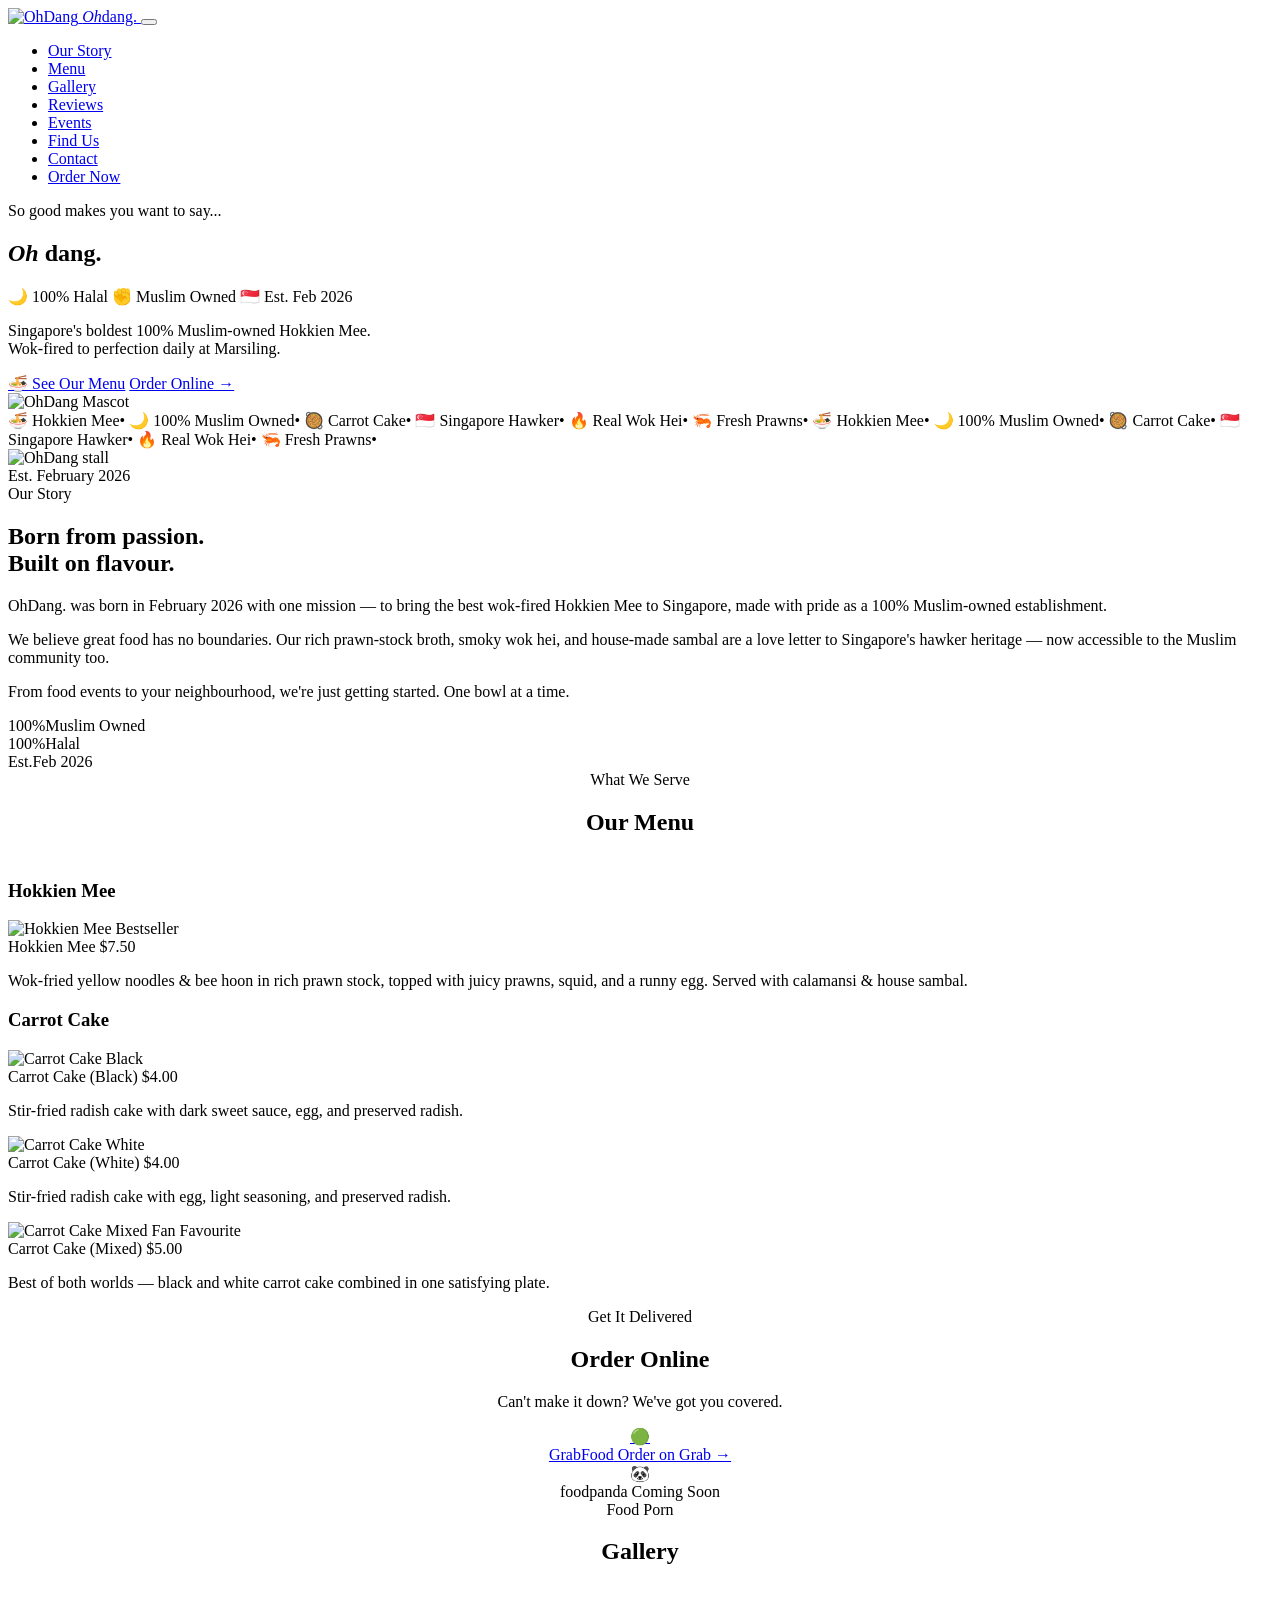
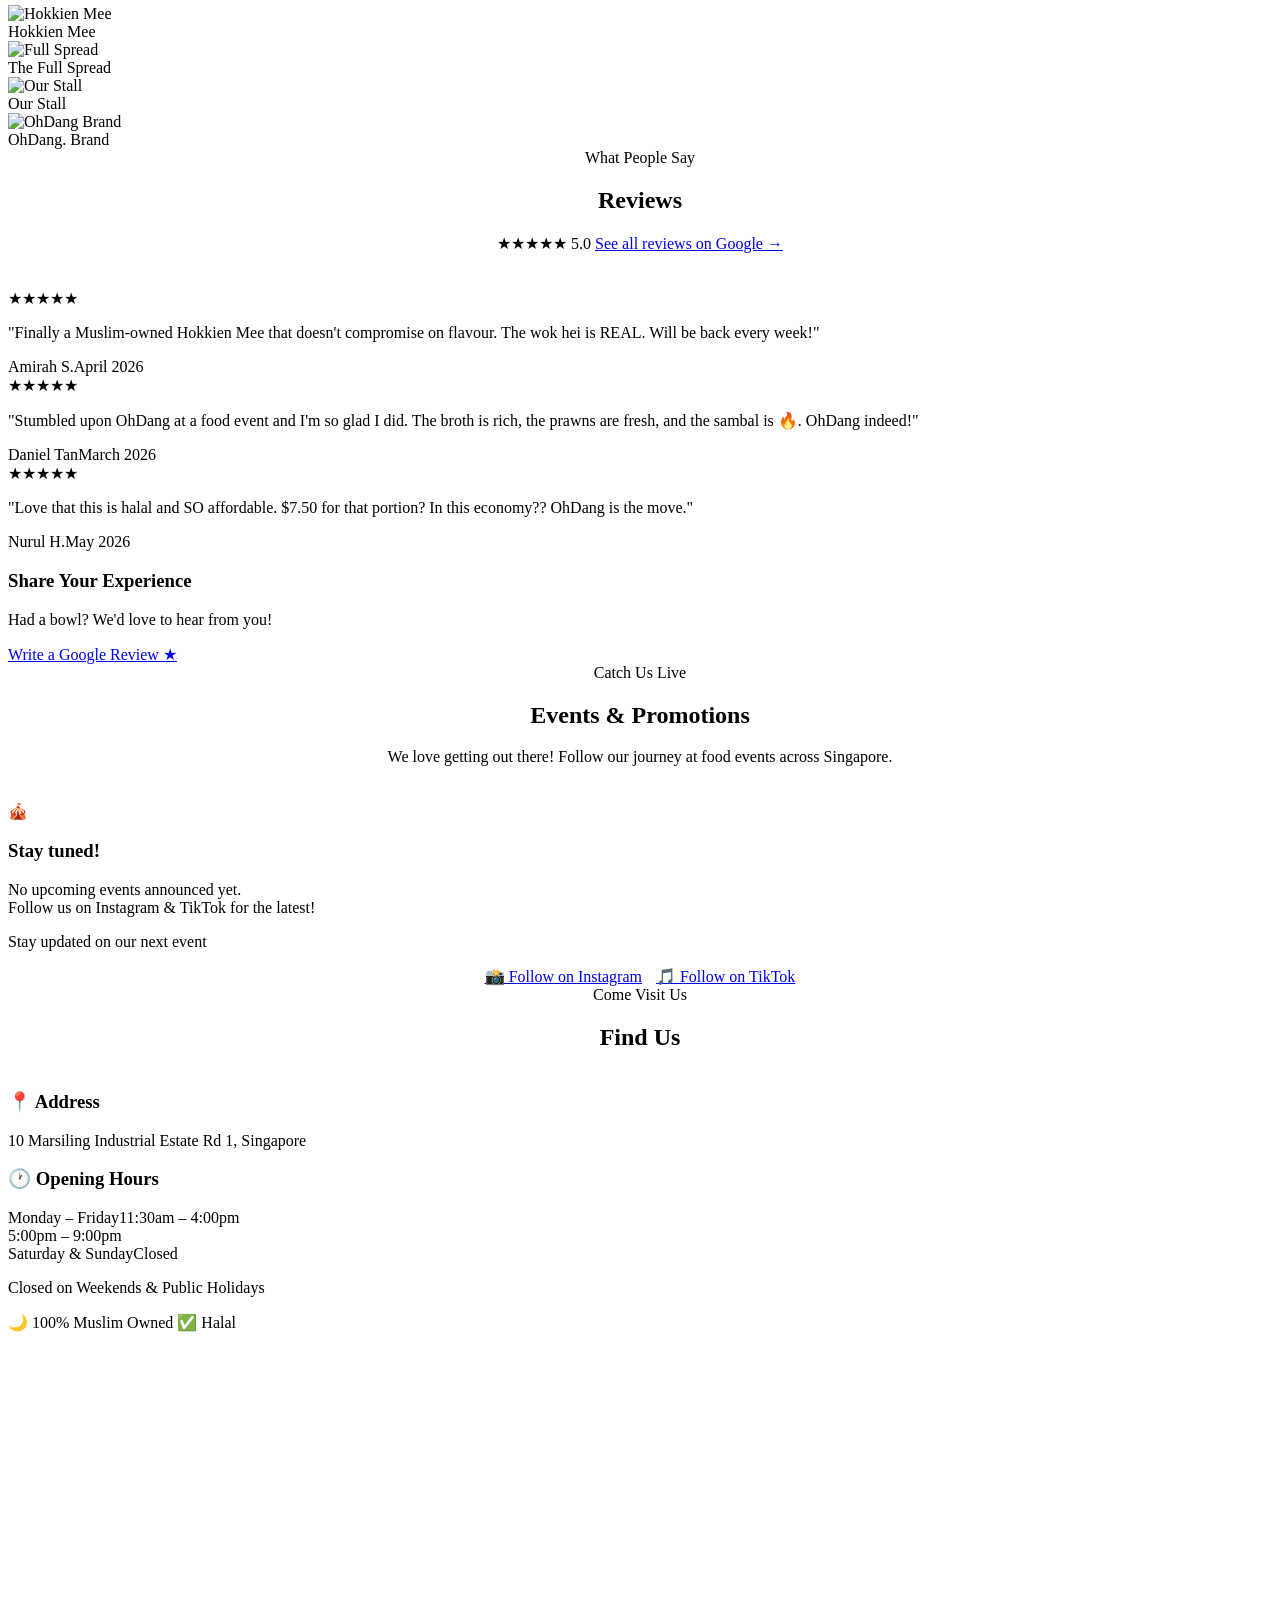
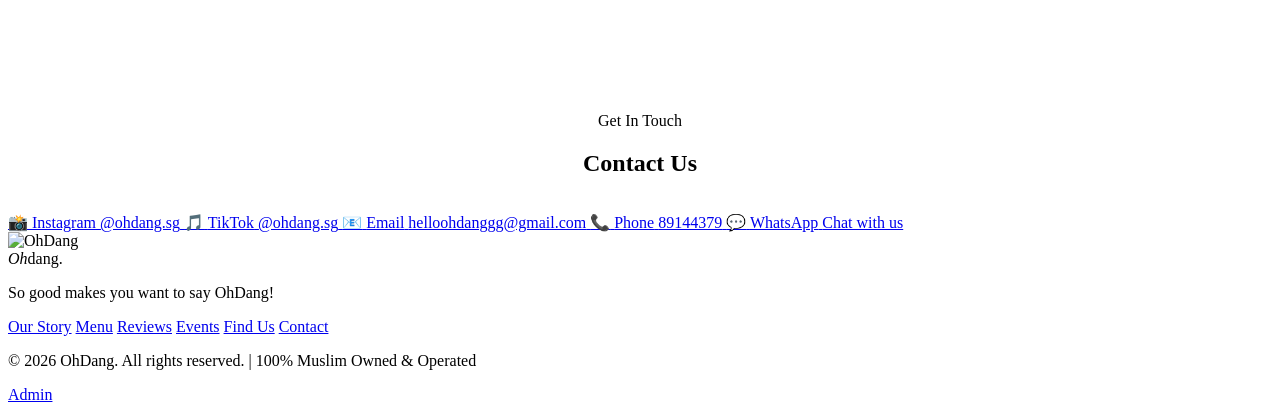
==== index.html @ b2c184ad "Create index.html" ====
<!DOCTYPE html>
<html lang="en">
<head>
  <meta charset="UTF-8"/>
  <meta name="viewport" content="width=device-width, initial-scale=1.0"/>
  <title>OhDang. — Singapore's Boldest Hokkien Mee</title>
  <meta name="description" content="OhDang. — 100% Muslim-owned Hokkien Mee in Singapore. So good makes you want to say OhDang!"/>
  <link rel="preconnect" href="https://fonts.googleapis.com"/>
  <link rel="preconnect" href="https://fonts.gstatic.com" crossorigin/>
  <link href="https://fonts.googleapis.com/css2?family=Boogaloo&family=Nunito:wght@400;600;700;800;900&family=Playfair+Display:ital,wght@1,700&display=swap" rel="stylesheet"/>
  <link rel="stylesheet" href="css/style.css"/>
</head>
<body>

<nav class="navbar" id="navbar">
  <div class="nav-inner">
    <a href="#home" class="nav-logo">
      <img src="images/mascot.jpeg" alt="OhDang" class="nav-mascot"/>
      <span class="nav-brand"><em>Oh</em>dang.</span>
    </a>
    <button class="hamburger" id="hamburger" aria-label="Menu">
      <span></span><span></span><span></span>
    </button>
    <ul class="nav-links" id="navLinks">
      <li><a href="#about">Our Story</a></li>
      <li><a href="#menu">Menu</a></li>
      <li><a href="#gallery">Gallery</a></li>
      <li><a href="#reviews">Reviews</a></li>
      <li><a href="#events">Events</a></li>
      <li><a href="#location">Find Us</a></li>
      <li><a href="#contact">Contact</a></li>
      <li><a href="#order" class="nav-order">Order Now</a></li>
    </ul>
  </div>
</nav>

<section class="hero" id="home">
  <div class="hero-stripe-top"></div>
  <div class="hero-glow"></div>
  <div class="hero-content">
    <p class="hero-pre">So good makes you want to say...</p>
    <h1 class="hero-title">
      <em class="hero-oh">Oh</em>
      <span class="hero-dang">dang.</span>
    </h1>
    <div class="hero-badges">
      <span class="badge badge-green">🌙 100% Halal</span>
      <span class="badge badge-red">✊ Muslim Owned</span>
      <span class="badge badge-blue">🇸🇬 Est. Feb 2026</span>
    </div>
    <p class="hero-sub">Singapore's boldest 100% Muslim-owned Hokkien Mee.<br>Wok-fired to perfection daily at Marsiling.</p>
    <div class="hero-btns">
      <a href="#menu" class="btn btn-red">🍜 See Our Menu</a>
      <a href="#order" class="btn btn-outline">Order Online →</a>
    </div>
  </div>
  <div class="hero-mascot-wrap">
    <div class="hero-mascot-glow"></div>
    <img src="images/mascot.jpeg" alt="OhDang Mascot" class="hero-mascot-img"/>
  </div>
  <div class="hero-stripe-bottom"></div>
</section>

<div class="marquee-bar">
  <div class="marquee-track">
    <span>🍜 Hokkien Mee</span><span class="dot">•</span>
    <span>🌙 100% Muslim Owned</span><span class="dot">•</span>
    <span>🥘 Carrot Cake</span><span class="dot">•</span>
    <span>🇸🇬 Singapore Hawker</span><span class="dot">•</span>
    <span>🔥 Real Wok Hei</span><span class="dot">•</span>
    <span>🦐 Fresh Prawns</span><span class="dot">•</span>
    <span>🍜 Hokkien Mee</span><span class="dot">•</span>
    <span>🌙 100% Muslim Owned</span><span class="dot">•</span>
    <span>🥘 Carrot Cake</span><span class="dot">•</span>
    <span>🇸🇬 Singapore Hawker</span><span class="dot">•</span>
    <span>🔥 Real Wok Hei</span><span class="dot">•</span>
    <span>🦐 Fresh Prawns</span><span class="dot">•</span>
  </div>
</div>

<section class="about section" id="about">
  <div class="container">
    <div class="about-grid">
      <div class="about-img-col reveal">
        <div class="about-checker-deco"></div>
        <img src="images/booth.jpeg" alt="OhDang stall" class="about-img"/>
        <div class="about-tag">Est. February 2026</div>
      </div>
      <div class="about-text reveal reveal-delay">
        <span class="section-label">Our Story</span>
        <h2 class="section-title">Born from passion.<br>Built on flavour.</h2>
        <p>OhDang. was born in February 2026 with one mission — to bring the best wok-fired Hokkien Mee to Singapore, made with pride as a 100% Muslim-owned establishment.</p>
        <p>We believe great food has no boundaries. Our rich prawn-stock broth, smoky wok hei, and house-made sambal are a love letter to Singapore's hawker heritage — now accessible to the Muslim community too.</p>
        <p>From food events to your neighbourhood, we're just getting started. One bowl at a time.</p>
        <div class="about-stats">
          <div class="stat"><span class="stat-n">100%</span><span class="stat-l">Muslim Owned</span></div>
          <div class="stat"><span class="stat-n">100%</span><span class="stat-l">Halal</span></div>
          <div class="stat"><span class="stat-n">Est.</span><span class="stat-l">Feb 2026</span></div>
        </div>
      </div>
    </div>
  </div>
</section>

<section class="menu-section" id="menu">
  <div class="checker-strip"></div>
  <div class="container menu-inner">
    <div class="reveal" style="text-align:center;margin-bottom:44px">
      <span class="section-label">What We Serve</span>
      <h2 class="section-title center">Our Menu</h2>
    </div>
    <div class="menu-category">
      <h3 class="menu-cat-title reveal">Hokkien Mee</h3>
      <div class="menu-grid">
        <div class="menu-card reveal">
          <div class="menu-card-img-wrap">
            <img src="images/hokkien-mee.jpeg" alt="Hokkien Mee" class="menu-card-img"/>
            <span class="menu-badge">Bestseller</span>
          </div>
          <div class="menu-card-body">
            <div class="menu-card-top">
              <span class="menu-card-name">Hokkien Mee</span>
              <span class="menu-card-price">$7.50</span>
            </div>
            <p class="menu-card-desc">Wok-fried yellow noodles & bee hoon in rich prawn stock, topped with juicy prawns, squid, and a runny egg. Served with calamansi & house sambal.</p>
          </div>
        </div>
      </div>
    </div>
    <div class="menu-category">
      <h3 class="menu-cat-title reveal">Carrot Cake</h3>
      <div class="menu-grid">
        <div class="menu-card reveal">
          <div class="menu-card-img-wrap">
            <img src="images/food-combo.jpeg" alt="Carrot Cake Black" class="menu-card-img"/>
          </div>
          <div class="menu-card-body">
            <div class="menu-card-top">
              <span class="menu-card-name">Carrot Cake (Black)</span>
              <span class="menu-card-price">$4.00</span>
            </div>
            <p class="menu-card-desc">Stir-fried radish cake with dark sweet sauce, egg, and preserved radish.</p>
          </div>
        </div>
        <div class="menu-card reveal reveal-delay">
          <div class="menu-card-img-wrap">
            <img src="images/food-combo.jpeg" alt="Carrot Cake White" class="menu-card-img"/>
          </div>
          <div class="menu-card-body">
            <div class="menu-card-top">
              <span class="menu-card-name">Carrot Cake (White)</span>
              <span class="menu-card-price">$4.00</span>
            </div>
            <p class="menu-card-desc">Stir-fried radish cake with egg, light seasoning, and preserved radish.</p>
          </div>
        </div>
        <div class="menu-card reveal reveal-delay2">
          <div class="menu-card-img-wrap">
            <img src="images/food-combo.jpeg" alt="Carrot Cake Mixed" class="menu-card-img"/>
            <span class="menu-badge">Fan Favourite</span>
          </div>
          <div class="menu-card-body">
            <div class="menu-card-top">
              <span class="menu-card-name">Carrot Cake (Mixed)</span>
              <span class="menu-card-price">$5.00</span>
            </div>
            <p class="menu-card-desc">Best of both worlds — black and white carrot cake combined in one satisfying plate.</p>
          </div>
        </div>
      </div>
    </div>
  </div>
  <div class="checker-strip"></div>
</section>

<section class="order-section section" id="order">
  <div class="container" style="text-align:center">
    <div class="reveal">
      <span class="section-label">Get It Delivered</span>
      <h2 class="section-title center">Order Online</h2>
      <p class="section-sub">Can't make it down? We've got you covered.</p>
    </div>
    <div class="order-cards reveal">
      <a href="https://r.grab.com/g/6-20260524_192229_E76F1D5FF3604DF79A4216BE49084920_MEXMPS-4-C75TFALJEECBDE" target="_blank" rel="noopener" class="order-card order-grab">
        <span class="order-icon">🟢</span>
        <div>
          <span class="order-brand">GrabFood</span>
          <span class="order-action">Order on Grab →</span>
        </div>
      </a>
      <div class="order-card order-panda order-soon">
        <span class="order-icon">🐼</span>
        <div>
          <span class="order-brand">foodpanda</span>
          <span class="order-action">Coming Soon</span>
        </div>
      </div>
    </div>
  </div>
</section>

<section class="gallery-section section" id="gallery">
  <div class="container">
    <div class="reveal" style="text-align:center;margin-bottom:40px">
      <span class="section-label">Food Porn</span>
      <h2 class="section-title center">Gallery</h2>
    </div>
    <div class="gallery-grid">
      <div class="gallery-item gallery-tall reveal">
        <img src="images/hokkien-mee.jpeg" alt="Hokkien Mee"/>
        <div class="gallery-overlay"><span>Hokkien Mee</span></div>
      </div>
      <div class="gallery-item reveal">
        <img src="images/food-combo.jpeg" alt="Full Spread"/>
        <div class="gallery-overlay"><span>The Full Spread</span></div>
      </div>
      <div class="gallery-item reveal reveal-delay">
        <img src="images/booth.jpeg" alt="Our Stall"/>
        <div class="gallery-overlay"><span>Our Stall</span></div>
      </div>
      <div class="gallery-item gallery-wide reveal">
        <img src="images/banner.jpeg" alt="OhDang Brand"/>
        <div class="gallery-overlay"><span>OhDang. Brand</span></div>
      </div>
    </div>
  </div>
</section>

<section class="reviews-section" id="reviews">
  <div class="checker-strip"></div>
  <div class="container reviews-inner">
    <div class="reveal" style="text-align:center;margin-bottom:36px">
      <span class="section-label">What People Say</span>
      <h2 class="section-title center">Reviews</h2>
      <div class="rating-row">
        <span class="rating-stars">★★★★★</span>
        <span class="rating-score">5.0</span>
        <a href="https://share.google/O1CX0eoowyFzXDoRv" target="_blank" rel="noopener" class="rating-link">See all reviews on Google →</a>
      </div>
    </div>
    <div class="reviews-grid">
      <div class="review-card reveal">
        <div class="review-stars">★★★★★</div>
        <p class="review-text">"Finally a Muslim-owned Hokkien Mee that doesn't compromise on flavour. The wok hei is REAL. Will be back every week!"</p>
        <div class="review-footer"><span class="review-name">Amirah S.</span><span class="review-date">April 2026</span></div>
      </div>
      <div class="review-card reveal reveal-delay">
        <div class="review-stars">★★★★★</div>
        <p class="review-text">"Stumbled upon OhDang at a food event and I'm so glad I did. The broth is rich, the prawns are fresh, and the sambal is 🔥. OhDang indeed!"</p>
        <div class="review-footer"><span class="review-name">Daniel Tan</span><span class="review-date">March 2026</span></div>
      </div>
      <div class="review-card reveal reveal-delay2">
        <div class="review-stars">★★★★★</div>
        <p class="review-text">"Love that this is halal and SO affordable. $7.50 for that portion? In this economy?? OhDang is the move."</p>
        <div class="review-footer"><span class="review-name">Nurul H.</span><span class="review-date">May 2026</span></div>
      </div>
    </div>
    <div class="review-cta reveal">
      <h3>Share Your Experience</h3>
      <p>Had a bowl? We'd love to hear from you!</p>
      <a href="https://share.google/O1CX0eoowyFzXDoRv" target="_blank" rel="noopener" class="btn btn-red">Write a Google Review ★</a>
    </div>
  </div>
  <div class="checker-strip"></div>
</section>

<section class="events-section section" id="events">
  <div class="container">
    <div class="reveal" style="text-align:center;margin-bottom:36px">
      <span class="section-label">Catch Us Live</span>
      <h2 class="section-title center">Events & Promotions</h2>
      <p class="section-sub">We love getting out there! Follow our journey at food events across Singapore.</p>
    </div>
    <div class="events-placeholder reveal">
      <div class="events-placeholder-icon">🎪</div>
      <h3>Stay tuned!</h3>
      <p>No upcoming events announced yet.<br>Follow us on Instagram & TikTok for the latest!</p>
    </div>
    <div class="events-follow reveal">
      <p>Stay updated on our next event</p>
      <div style="display:flex;gap:14px;justify-content:center;flex-wrap:wrap;margin-top:16px">
        <a href="https://www.instagram.com/ohdang.sg?igsh=MWU2OHh5czZjdDUxZQ==" target="_blank" rel="noopener" class="btn btn-outline">📸 Follow on Instagram</a>
        <a href="https://www.tiktok.com/@ohdang.sg?_r=1&_t=ZS-96cvrQJKNyK" target="_blank" rel="noopener" class="btn btn-dark">🎵 Follow on TikTok</a>
      </div>
    </div>
  </div>
</section>

<section class="location-section" id="location">
  <div class="checker-strip"></div>
  <div class="container location-inner">
    <div class="reveal" style="text-align:center;margin-bottom:40px">
      <span class="section-label">Come Visit Us</span>
      <h2 class="section-title center">Find Us</h2>
    </div>
    <div class="location-grid">
      <div class="location-info">
        <div class="info-card reveal">
          <h3>📍 Address</h3>
          <p>10 Marsiling Industrial Estate Rd 1, Singapore</p>
        </div>
        <div class="info-card reveal reveal-delay">
          <h3>🕐 Opening Hours</h3>
          <div class="hours-row"><span class="hours-day">Monday – Friday</span><span class="hours-time">11:30am – 4:00pm<br>5:00pm – 9:00pm</span></div>
          <div class="hours-row"><span class="hours-day">Saturday & Sunday</span><span class="hours-time">Closed</span></div>
          <p class="hours-note">Closed on Weekends & Public Holidays</p>
        </div>
        <div class="info-card halal-card reveal reveal-delay2">
          <span>🌙 100% Muslim Owned</span>
          <span>✅ Halal</span>
        </div>
      </div>
      <div class="location-map reveal">
        <iframe src="https://maps.google.com/maps?q=10+Marsiling+Industrial+Estate+Rd+1+Singapore&output=embed"
          width="100%" height="100%" style="border:0;display:block;min-height:380px"
          allowfullscreen loading="lazy" referrerpolicy="no-referrer-when-downgrade"></iframe>
      </div>
    </div>
  </div>
  <div class="checker-strip"></div>
</section>

<section class="contact-section section" id="contact">
  <div class="container">
    <div class="reveal" style="text-align:center;margin-bottom:36px">
      <span class="section-label">Get In Touch</span>
      <h2 class="section-title center">Contact Us</h2>
    </div>
    <div class="contact-grid">
      <a href="https://www.instagram.com/ohdang.sg?igsh=MWU2OHh5czZjdDUxZQ==" target="_blank" rel="noopener" class="contact-card reveal">
        <span class="contact-icon">📸</span>
        <span class="contact-label">Instagram</span>
        <span class="contact-val">@ohdang.sg</span>
      </a>
      <a href="https://www.tiktok.com/@ohdang.sg?_r=1&_t=ZS-96cvrQJKNyK" target="_blank" rel="noopener" class="contact-card reveal">
        <span class="contact-icon">🎵</span>
        <span class="contact-label">TikTok</span>
        <span class="contact-val">@ohdang.sg</span>
      </a>
      <a href="mailto:helloohdanggg@gmail.com" class="contact-card reveal">
        <span class="contact-icon">📧</span>
        <span class="contact-label">Email</span>
        <span class="contact-val">helloohdanggg@gmail.com</span>
      </a>
      <a href="tel:+6589144379" class="contact-card reveal">
        <span class="contact-icon">📞</span>
        <span class="contact-label">Phone</span>
        <span class="contact-val">89144379</span>
      </a>
      <a href="https://wa.me/6589144379" target="_blank" rel="noopener" class="contact-card reveal">
        <span class="contact-icon">💬</span>
        <span class="contact-label">WhatsApp</span>
        <span class="contact-val">Chat with us</span>
      </a>
    </div>
  </div>
</section>

<footer class="footer">
  <div class="footer-checker"></div>
  <div class="container footer-inner">
    <div class="footer-brand">
      <img src="images/mascot.jpeg" alt="OhDang" class="footer-mascot"/>
      <div>
        <div class="footer-name"><em>Oh</em>dang.</div>
        <p class="footer-tagline">So good makes you want to say OhDang!</p>
      </div>
    </div>
    <nav class="footer-links">
      <a href="#about">Our Story</a>
      <a href="#menu">Menu</a>
      <a href="#reviews">Reviews</a>
      <a href="#events">Events</a>
      <a href="#location">Find Us</a>
      <a href="#contact">Contact</a>
    </nav>
    <div class="footer-bottom">
      <p>© 2026 OhDang. All rights reserved. | 100% Muslim Owned & Operated</p>
      <a href="admin-login.html" class="admin-link">Admin</a>
    </div>
  </div>
</footer>

<script src="js/main.js"></script>
</body>
</html>
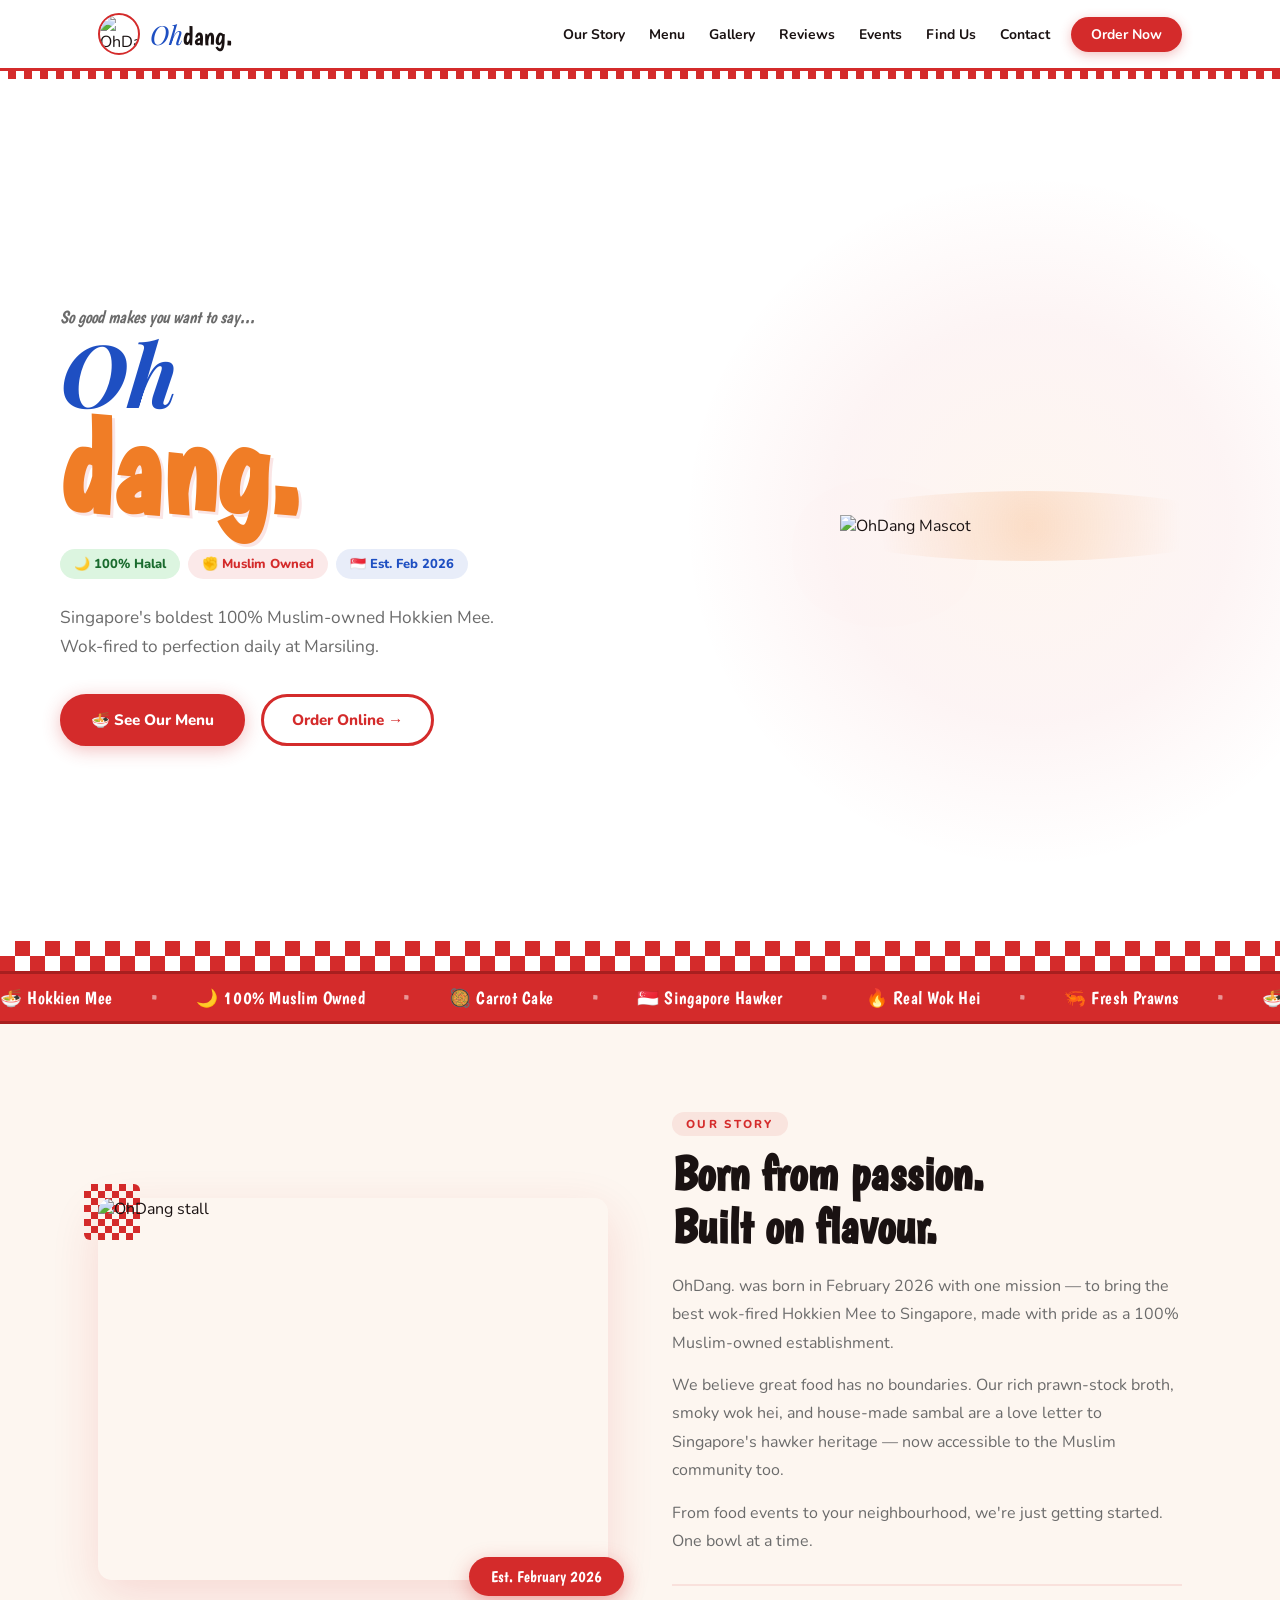
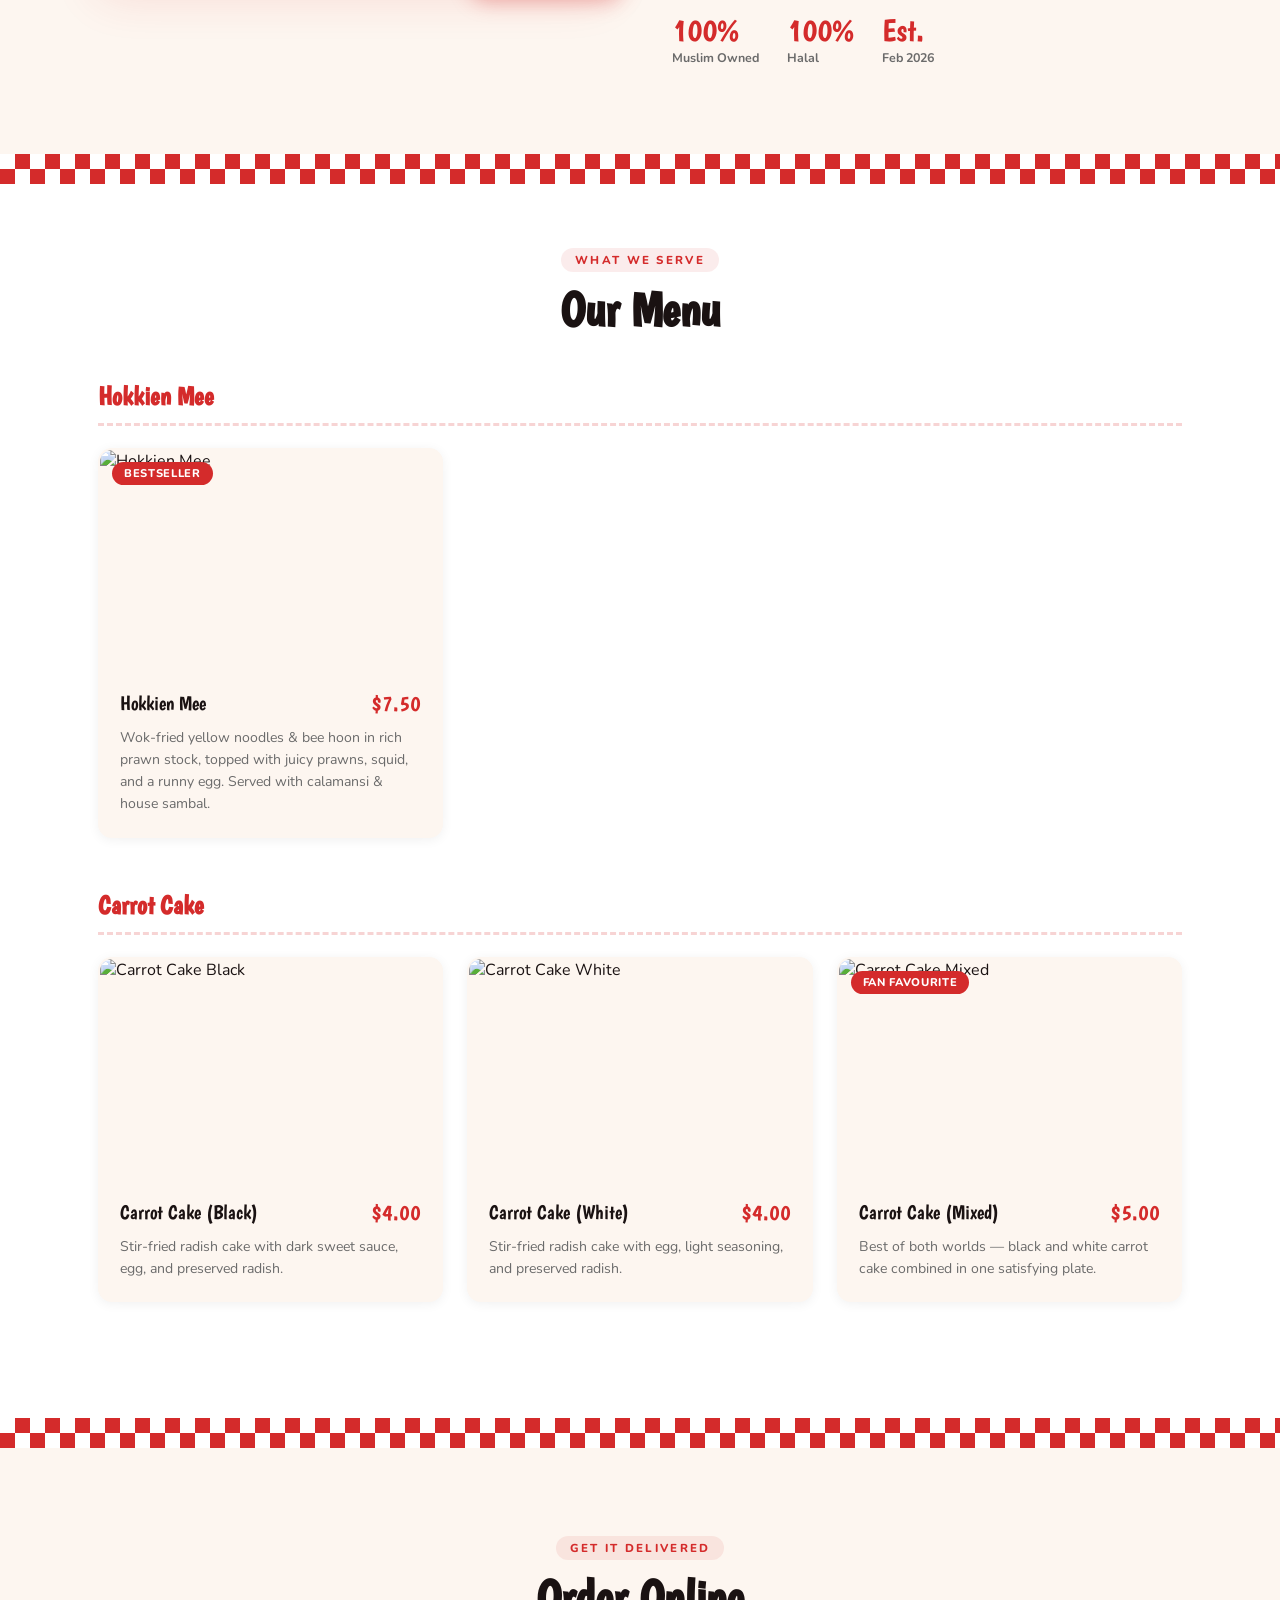
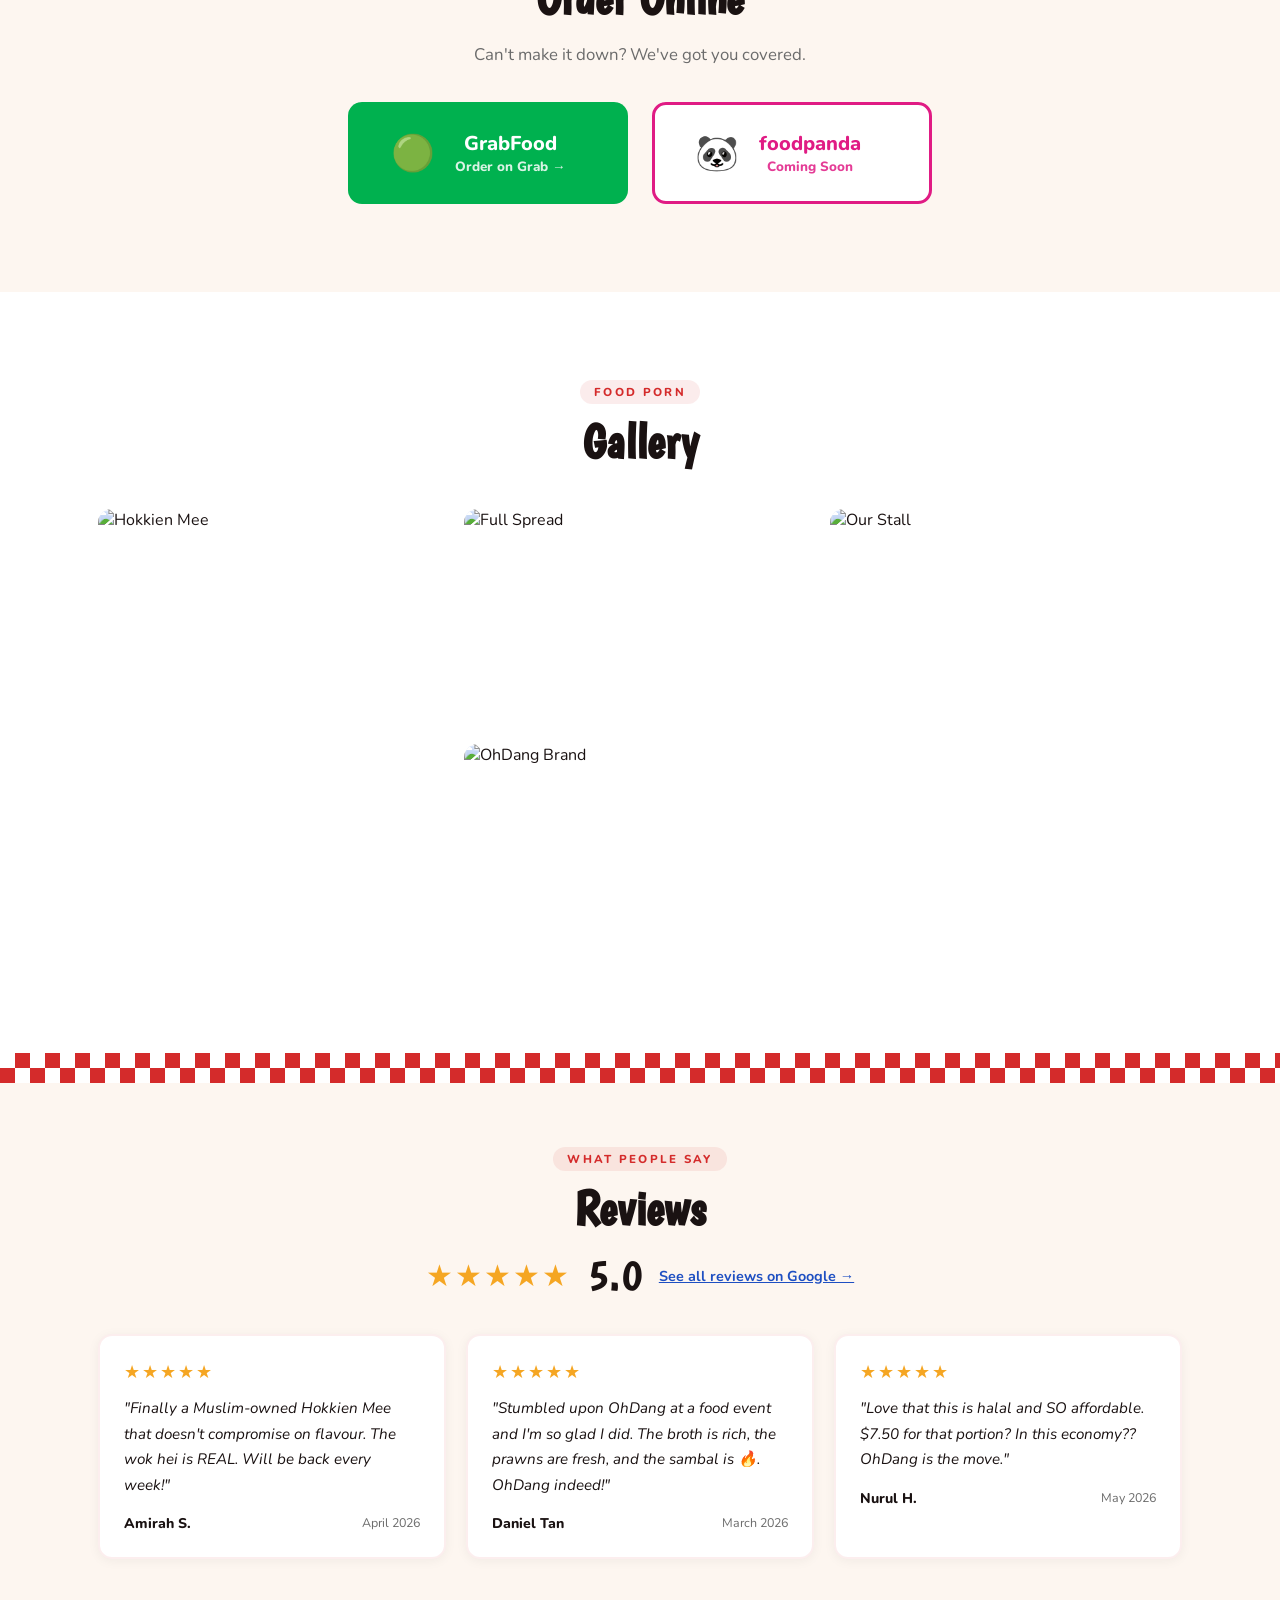
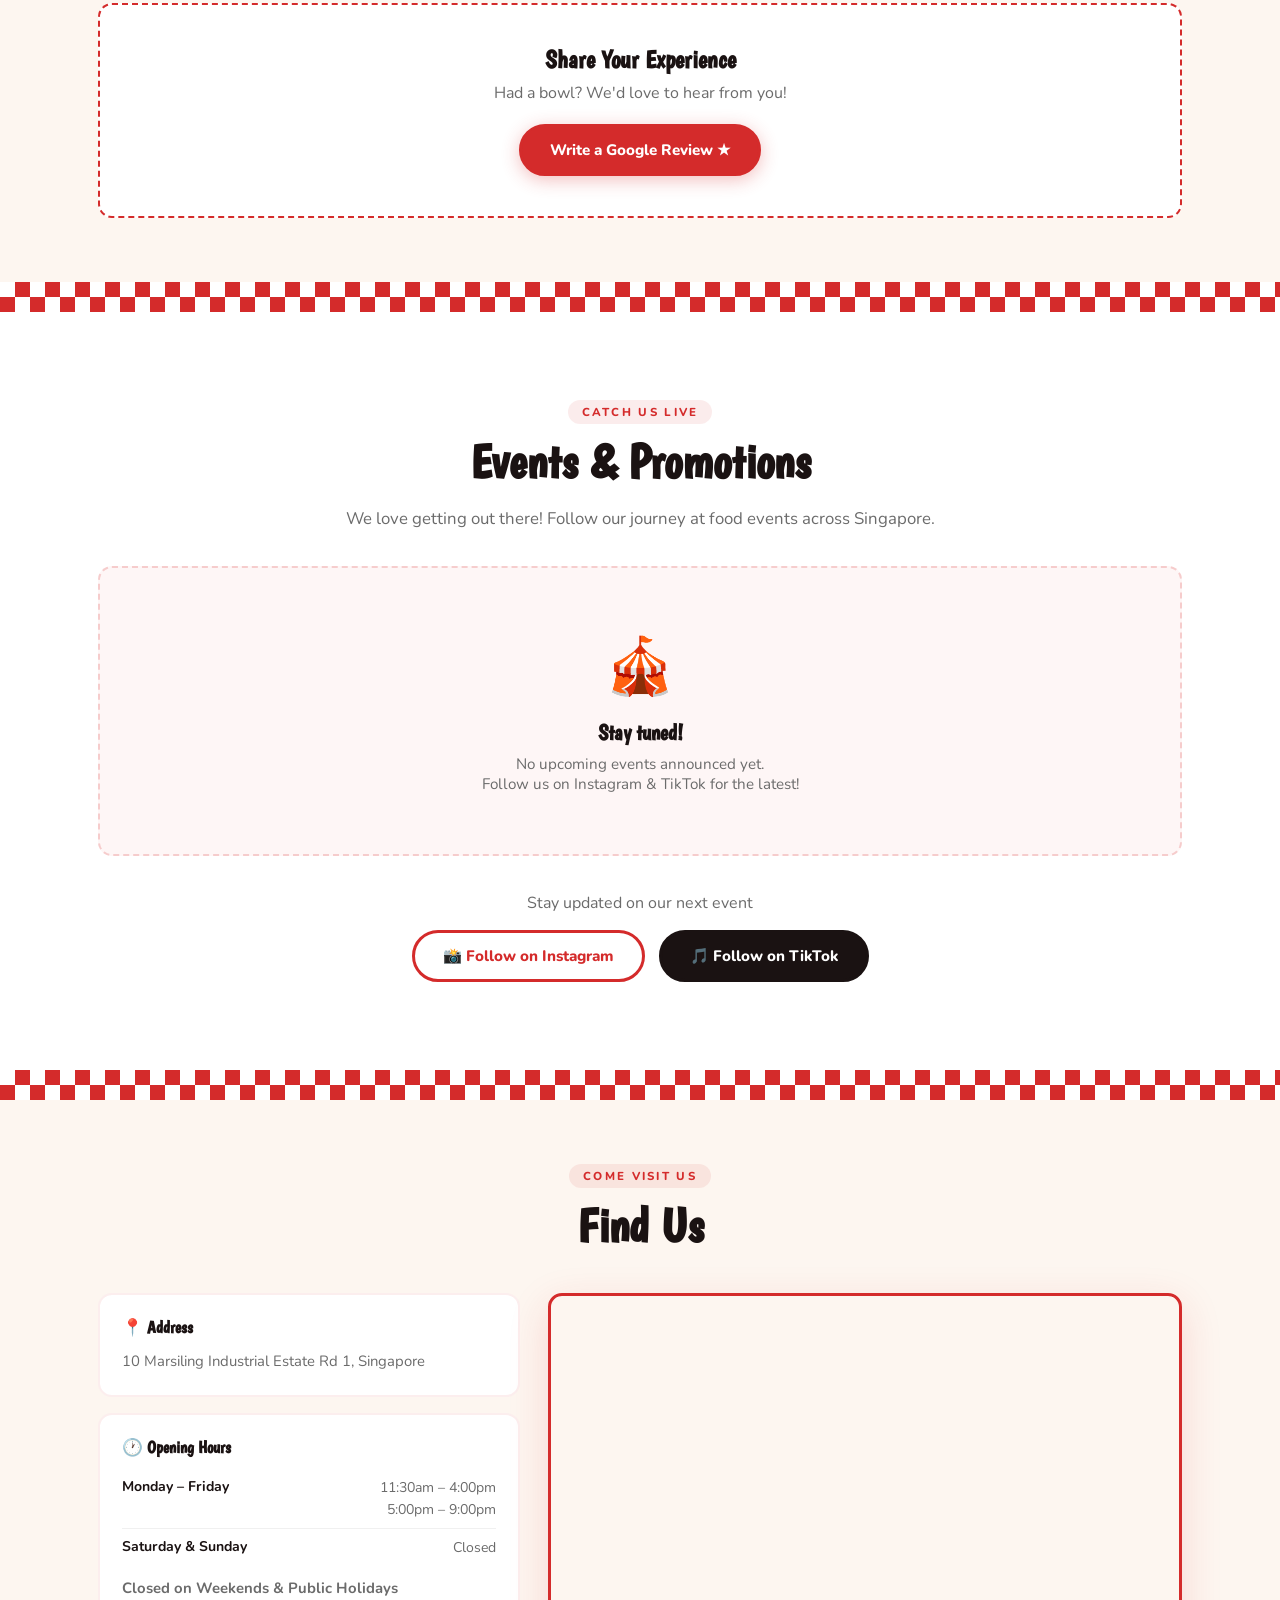
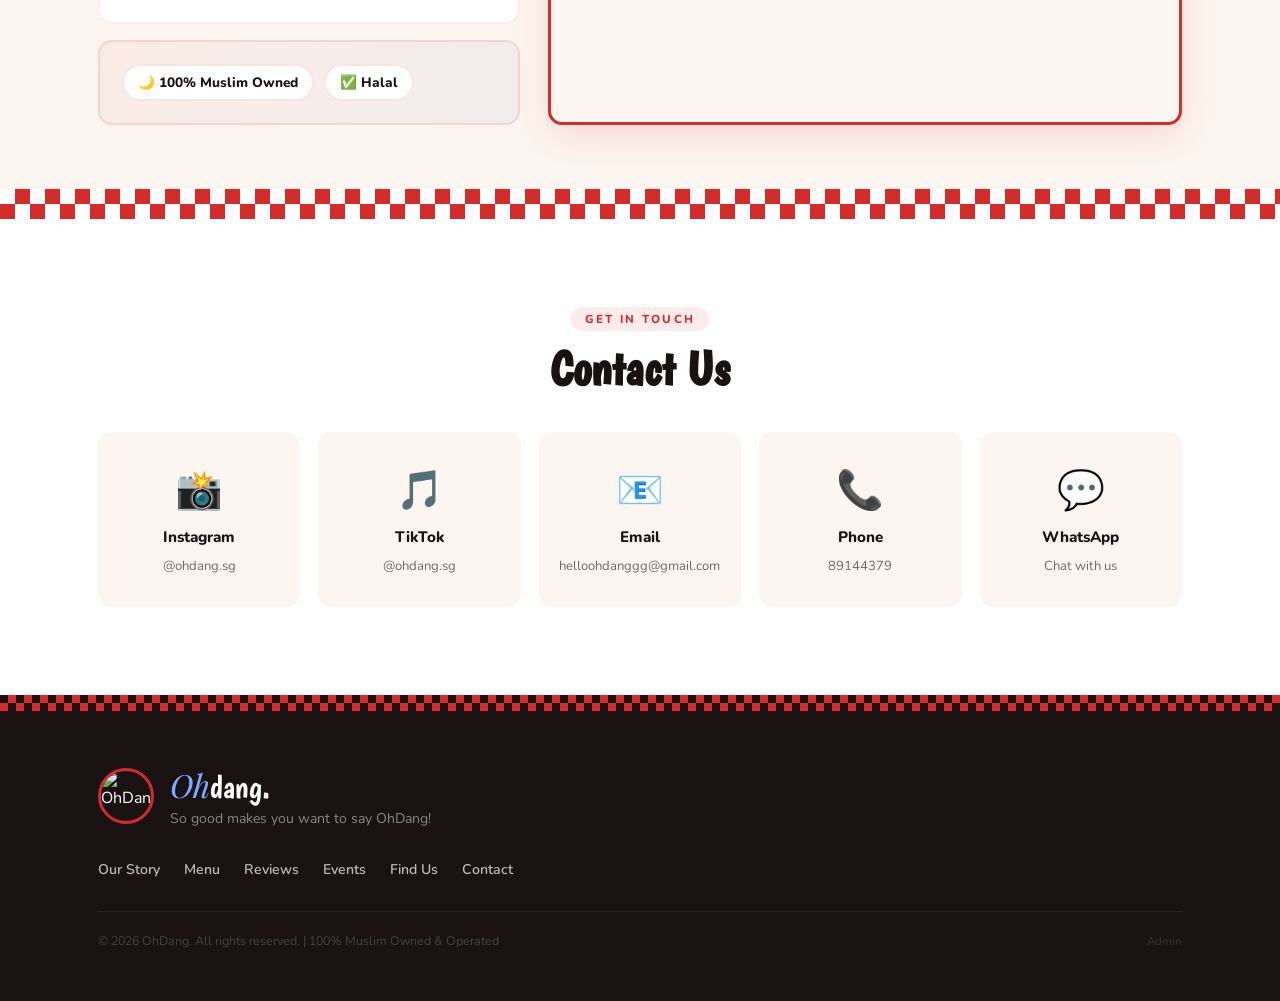
==== commit 21e151ae: "Update index.html" ====
--- a/index.html
+++ b/index.html
@@ -15,7 +15,7 @@
 <nav class="navbar" id="navbar">
   <div class="nav-inner">
     <a href="#home" class="nav-logo">
-      <img src="images/mascot.jpeg" alt="OhDang" class="nav-mascot"/>
+      <img src="mascot.jpeg" alt="OhDang" class="nav-mascot"/>
       <span class="nav-brand"><em>Oh</em>dang.</span>
     </a>
     <button class="hamburger" id="hamburger" aria-label="Menu">
@@ -56,7 +56,7 @@
   </div>
   <div class="hero-mascot-wrap">
     <div class="hero-mascot-glow"></div>
-    <img src="images/mascot.jpeg" alt="OhDang Mascot" class="hero-mascot-img"/>
+    <img src="mascot.jpeg" alt="OhDang Mascot" class="hero-mascot-img"/>
   </div>
   <div class="hero-stripe-bottom"></div>
 </section>
@@ -83,7 +83,7 @@
     <div class="about-grid">
       <div class="about-img-col reveal">
         <div class="about-checker-deco"></div>
-        <img src="images/booth.jpeg" alt="OhDang stall" class="about-img"/>
+        <img src="booth.jpeg" alt="OhDang stall" class="about-img"/>
         <div class="about-tag">Est. February 2026</div>
       </div>
       <div class="about-text reveal reveal-delay">
@@ -114,7 +114,7 @@
       <div class="menu-grid">
         <div class="menu-card reveal">
           <div class="menu-card-img-wrap">
-            <img src="images/hokkien-mee.jpeg" alt="Hokkien Mee" class="menu-card-img"/>
+            <img src="hokkien-mee.jpeg" alt="Hokkien Mee" class="menu-card-img"/>
             <span class="menu-badge">Bestseller</span>
           </div>
           <div class="menu-card-body">
@@ -132,7 +132,7 @@
       <div class="menu-grid">
         <div class="menu-card reveal">
           <div class="menu-card-img-wrap">
-            <img src="images/food-combo.jpeg" alt="Carrot Cake Black" class="menu-card-img"/>
+            <img src="food-combo.jpeg" alt="Carrot Cake Black" class="menu-card-img"/>
           </div>
           <div class="menu-card-body">
             <div class="menu-card-top">
@@ -144,7 +144,7 @@
         </div>
         <div class="menu-card reveal reveal-delay">
           <div class="menu-card-img-wrap">
-            <img src="images/food-combo.jpeg" alt="Carrot Cake White" class="menu-card-img"/>
+            <img src="food-combo.jpeg" alt="Carrot Cake White" class="menu-card-img"/>
           </div>
           <div class="menu-card-body">
             <div class="menu-card-top">
@@ -156,7 +156,7 @@
         </div>
         <div class="menu-card reveal reveal-delay2">
           <div class="menu-card-img-wrap">
-            <img src="images/food-combo.jpeg" alt="Carrot Cake Mixed" class="menu-card-img"/>
+            <img src="food-combo.jpeg" alt="Carrot Cake Mixed" class="menu-card-img"/>
             <span class="menu-badge">Fan Favourite</span>
           </div>
           <div class="menu-card-body">
@@ -207,19 +207,19 @@
     </div>
     <div class="gallery-grid">
       <div class="gallery-item gallery-tall reveal">
-        <img src="images/hokkien-mee.jpeg" alt="Hokkien Mee"/>
+        <img src="hokkien-mee.jpeg" alt="Hokkien Mee"/>
         <div class="gallery-overlay"><span>Hokkien Mee</span></div>
       </div>
       <div class="gallery-item reveal">
-        <img src="images/food-combo.jpeg" alt="Full Spread"/>
+        <img src="food-combo.jpeg" alt="Full Spread"/>
         <div class="gallery-overlay"><span>The Full Spread</span></div>
       </div>
       <div class="gallery-item reveal reveal-delay">
-        <img src="images/booth.jpeg" alt="Our Stall"/>
+        <img src="booth.jpeg" alt="Our Stall"/>
         <div class="gallery-overlay"><span>Our Stall</span></div>
       </div>
       <div class="gallery-item gallery-wide reveal">
-        <img src="images/banner.jpeg" alt="OhDang Brand"/>
+        <img src="banner.jpeg" alt="OhDang Brand"/>
         <div class="gallery-overlay"><span>OhDang. Brand</span></div>
       </div>
     </div>
@@ -360,7 +360,7 @@
   <div class="footer-checker"></div>
   <div class="container footer-inner">
     <div class="footer-brand">
-      <img src="images/mascot.jpeg" alt="OhDang" class="footer-mascot"/>
+      <img src="mascot.jpeg" alt="OhDang" class="footer-mascot"/>
       <div>
         <div class="footer-name"><em>Oh</em>dang.</div>
         <p class="footer-tagline">So good makes you want to say OhDang!</p>
--- a/css/style.css
+++ b/css/style.css
@@ -0,0 +1,287 @@
+:root {
+  --red:    #D42B2B;
+  --red-dk: #a81f1f;
+  --blue:   #1E4FC2;
+  --orange: #F07D26;
+  --white:  #ffffff;
+  --cream:  #FDF6F0;
+  --dark:   #1a1212;
+  --grey:   #6b6b6b;
+  --shadow: 0 8px 32px rgba(212,43,43,0.13);
+  --radius: 14px;
+  --font-d: 'Boogaloo', cursive;
+  --font-b: 'Nunito', sans-serif;
+  --font-i: 'Playfair Display', serif;
+}
+
+*, *::before, *::after { box-sizing: border-box; margin: 0; padding: 0; }
+html { scroll-behavior: smooth; }
+body { font-family: var(--font-b); background: var(--cream); color: var(--dark); overflow-x: hidden; }
+img { display: block; max-width: 100%; }
+a { text-decoration: none; color: inherit; }
+ul { list-style: none; }
+::-webkit-scrollbar { width: 6px; }
+::-webkit-scrollbar-thumb { background: var(--red); border-radius: 3px; }
+
+.container { max-width: 1140px; margin: 0 auto; padding: 0 28px; }
+.section    { padding: 88px 0; }
+.center     { text-align: center; }
+
+.section-label {
+  display: inline-block;
+  font-weight: 800;
+  font-size: 0.72rem;
+  letter-spacing: 0.2em;
+  text-transform: uppercase;
+  color: var(--red);
+  background: rgba(212,43,43,0.09);
+  padding: 4px 14px;
+  border-radius: 100px;
+  margin-bottom: 12px;
+}
+.section-title {
+  font-family: var(--font-d);
+  font-size: clamp(2rem, 4.5vw, 3rem);
+  line-height: 1.1;
+  color: var(--dark);
+  margin-bottom: 18px;
+}
+.section-sub { font-size: 1.05rem; color: var(--grey); margin-bottom: 36px; }
+
+.btn {
+  display: inline-flex; align-items: center; gap: 8px;
+  padding: 13px 28px; border-radius: 100px;
+  font-family: var(--font-b); font-weight: 800; font-size: 0.95rem;
+  cursor: pointer; border: 3px solid transparent; transition: all 0.25s ease;
+  white-space: nowrap;
+}
+.btn-red     { background: var(--red); color: var(--white); border-color: var(--red); box-shadow: 0 4px 18px rgba(212,43,43,0.3); }
+.btn-red:hover { background: var(--red-dk); border-color: var(--red-dk); transform: translateY(-2px); box-shadow: 0 8px 24px rgba(212,43,43,0.38); }
+.btn-outline { background: transparent; color: var(--red); border-color: var(--red); }
+.btn-outline:hover { background: var(--red); color: var(--white); transform: translateY(-2px); }
+.btn-dark    { background: var(--dark); color: var(--white); border-color: var(--dark); }
+.btn-dark:hover { opacity: 0.85; transform: translateY(-2px); }
+
+.checker-strip {
+  height: 30px;
+  background-image: repeating-conic-gradient(var(--red) 0% 25%, var(--white) 0% 50%);
+  background-size: 30px 30px;
+}
+
+.reveal { opacity: 0; transform: translateY(28px); transition: opacity 0.65s ease, transform 0.65s ease; }
+.reveal.visible        { opacity: 1; transform: translateY(0); }
+.reveal-delay.visible  { transition-delay: 0.12s; }
+.reveal-delay2.visible { transition-delay: 0.24s; }
+
+/* NAVBAR */
+.navbar {
+  position: sticky; top: 0; z-index: 500;
+  background: rgba(255,255,255,0.97); backdrop-filter: blur(14px);
+  border-bottom: 3px solid var(--red); transition: box-shadow 0.3s;
+}
+.navbar.scrolled { box-shadow: 0 4px 24px rgba(212,43,43,0.15); }
+.nav-inner {
+  max-width: 1140px; margin: 0 auto; padding: 0 28px;
+  display: flex; align-items: center; justify-content: space-between; height: 68px;
+}
+.nav-logo { display: flex; align-items: center; gap: 10px; }
+.nav-mascot { width: 42px; height: 42px; border-radius: 50%; object-fit: cover; border: 2.5px solid var(--red); }
+.nav-brand { font-family: var(--font-d); font-size: 1.65rem; color: var(--dark); }
+.nav-brand em { font-style: italic; color: var(--blue); font-family: var(--font-i); }
+.nav-links { display: flex; align-items: center; gap: 2px; }
+.nav-links li a { font-family: var(--font-b); font-weight: 700; font-size: 0.87rem; padding: 7px 11px; border-radius: 8px; color: var(--dark); transition: all 0.2s; }
+.nav-links li a:hover { color: var(--red); background: rgba(212,43,43,0.07); }
+.nav-order { background: var(--red) !important; color: var(--white) !important; border-radius: 100px !important; padding: 8px 20px !important; margin-left: 8px; box-shadow: 0 3px 12px rgba(212,43,43,0.3); }
+.nav-order:hover { background: var(--red-dk) !important; }
+.hamburger { display: none; flex-direction: column; gap: 5px; background: none; border: none; cursor: pointer; padding: 6px; }
+.hamburger span { display: block; width: 25px; height: 3px; background: var(--red); border-radius: 2px; transition: all 0.3s; }
+
+/* HERO */
+.hero {
+  position: relative; min-height: 100vh; background: var(--white);
+  display: flex; align-items: center; justify-content: space-between;
+  padding: 80px 60px 70px; overflow: hidden; gap: 48px;
+}
+.hero-stripe-top { position: absolute; top: 0; left: 0; right: 0; height: 8px; background-image: repeating-conic-gradient(var(--red) 0% 25%, var(--white) 0% 50%); background-size: 16px 16px; }
+.hero-stripe-bottom { position: absolute; bottom: 0; left: 0; right: 0; height: 30px; background-image: repeating-conic-gradient(var(--red) 0% 25%, var(--white) 0% 50%); background-size: 30px 30px; }
+.hero-glow { position: absolute; right: -100px; top: 50%; transform: translateY(-50%); width: 700px; height: 700px; border-radius: 50%; background: radial-gradient(circle, rgba(240,125,38,0.07) 0%, rgba(212,43,43,0.05) 40%, transparent 70%); pointer-events: none; }
+.hero-content { flex: 1; max-width: 580px; z-index: 1; animation: fadeUp 0.8s ease both; }
+.hero-pre { font-family: var(--font-d); font-size: 1.1rem; color: var(--grey); font-style: italic; margin-bottom: 6px; }
+.hero-title { font-family: var(--font-d); font-size: clamp(4.5rem, 10vw, 8.5rem); line-height: 0.9; margin-bottom: 22px; }
+.hero-oh   { display: block; font-style: italic; color: var(--blue); font-family: var(--font-i); font-size: 0.68em; }
+.hero-dang { color: var(--orange); text-shadow: 3px 3px 0 rgba(212,43,43,0.12); }
+.hero-badges { display: flex; flex-wrap: wrap; gap: 8px; margin-bottom: 24px; }
+.badge { padding: 6px 14px; border-radius: 100px; font-family: var(--font-b); font-size: 0.81rem; font-weight: 800; }
+.badge-green { background: #dcf5e0; color: #1a6b2e; }
+.badge-red   { background: rgba(212,43,43,0.1); color: var(--red); }
+.badge-blue  { background: rgba(30,79,194,0.1); color: var(--blue); }
+.hero-sub  { font-size: 1.08rem; color: var(--grey); line-height: 1.72; margin-bottom: 32px; }
+.hero-btns { display: flex; gap: 16px; flex-wrap: wrap; }
+.hero-mascot-wrap { flex: 0 0 auto; width: min(380px, 42vw); position: relative; z-index: 1; animation: floatY 4s ease-in-out infinite; }
+.hero-mascot-glow { position: absolute; inset: -24px; border-radius: 50%; background: radial-gradient(circle, rgba(240,125,38,0.2) 0%, transparent 70%); animation: pulse 3s ease-in-out infinite; }
+.hero-mascot-img  { width: 100%; object-fit: contain; filter: drop-shadow(0 28px 56px rgba(212,43,43,0.22)); position: relative; z-index: 1; }
+
+/* MARQUEE */
+.marquee-bar { background: var(--red); overflow: hidden; padding: 13px 0; border-top: 3px solid var(--red-dk); border-bottom: 3px solid var(--red-dk); }
+.marquee-track { display: flex; gap: 36px; width: max-content; animation: marquee 26s linear infinite; white-space: nowrap; }
+.marquee-track span { font-family: var(--font-d); font-size: 1.1rem; color: var(--white); letter-spacing: 0.03em; }
+.marquee-track .dot { opacity: 0.5; }
+
+/* ABOUT */
+.about { background: var(--cream); }
+.about-grid { display: grid; grid-template-columns: 1fr 1fr; gap: 64px; align-items: center; }
+.about-img-col { position: relative; }
+.about-checker-deco { position: absolute; top: -14px; left: -14px; width: 56px; height: 56px; background-image: repeating-conic-gradient(var(--red) 0% 25%, var(--cream) 0% 50%); background-size: 14px 14px; border-radius: 6px; z-index: 0; }
+.about-img { width: 100%; border-radius: var(--radius); object-fit: cover; aspect-ratio: 4/3; box-shadow: 0 16px 48px rgba(212,43,43,0.14); position: relative; z-index: 1; }
+.about-tag { position: absolute; bottom: -16px; right: -16px; background: var(--red); color: var(--white); font-family: var(--font-d); font-size: 1rem; padding: 10px 22px; border-radius: 100px; box-shadow: 0 6px 20px rgba(212,43,43,0.35); z-index: 2; }
+.about-text p { font-size: 1rem; color: var(--grey); line-height: 1.78; margin-bottom: 14px; }
+.about-stats { display: flex; gap: 28px; margin-top: 28px; padding-top: 28px; border-top: 2px solid rgba(212,43,43,0.1); }
+.stat-n { display: block; font-family: var(--font-d); font-size: 2rem; color: var(--red); line-height: 1; }
+.stat-l { display: block; font-size: 0.78rem; font-weight: 700; color: var(--grey); margin-top: 3px; }
+
+/* MENU */
+.menu-section { background: var(--white); padding-bottom: 0; }
+.menu-inner { padding-top: 64px; padding-bottom: 64px; }
+.menu-category { margin-bottom: 52px; }
+.menu-cat-title { font-family: var(--font-d); font-size: 1.6rem; color: var(--red); margin-bottom: 22px; padding-bottom: 12px; border-bottom: 3px dashed rgba(212,43,43,0.2); }
+.menu-grid { display: grid; grid-template-columns: repeat(auto-fill, minmax(280px, 1fr)); gap: 24px; }
+.menu-card { background: var(--cream); border-radius: var(--radius); overflow: hidden; border: 2px solid transparent; transition: all 0.3s ease; box-shadow: 0 2px 12px rgba(0,0,0,0.06); }
+.menu-card:hover { border-color: var(--red); transform: translateY(-5px); box-shadow: var(--shadow); }
+.menu-card-img-wrap { position: relative; overflow: hidden; }
+.menu-card-img { width: 100%; height: 220px; object-fit: cover; transition: transform 0.5s ease; }
+.menu-card:hover .menu-card-img { transform: scale(1.06); }
+.menu-badge { position: absolute; top: 12px; left: 12px; background: var(--red); color: var(--white); font-family: var(--font-b); font-weight: 800; font-size: 0.7rem; text-transform: uppercase; letter-spacing: 0.06em; padding: 4px 12px; border-radius: 100px; }
+.menu-card-body { padding: 20px; }
+.menu-card-top { display: flex; justify-content: space-between; align-items: center; margin-bottom: 10px; gap: 10px; }
+.menu-card-name  { font-family: var(--font-d); font-size: 1.22rem; color: var(--dark); }
+.menu-card-price { font-family: var(--font-d); font-size: 1.4rem; color: var(--red); white-space: nowrap; }
+.menu-card-desc  { font-size: 0.88rem; color: var(--grey); line-height: 1.58; }
+
+/* ORDER */
+.order-section { background: var(--cream); }
+.order-cards { display: flex; gap: 24px; justify-content: center; flex-wrap: wrap; margin-top: 12px; }
+.order-card { display: flex; align-items: center; gap: 20px; padding: 24px 40px; border-radius: var(--radius); border: 3px solid transparent; min-width: 280px; font-weight: 800; cursor: pointer; transition: all 0.3s; text-decoration: none; }
+.order-grab { background: #00b14f; color: var(--white); }
+.order-grab:hover { background: #009942; transform: translateY(-4px); box-shadow: 0 12px 32px rgba(0,177,79,0.35); }
+.order-panda { background: var(--white); border-color: #e01b84; color: #e01b84; }
+.order-soon { cursor: default; }
+.order-icon  { font-size: 2.2rem; }
+.order-brand { display: block; font-size: 1.25rem; }
+.order-action{ display: block; font-size: 0.84rem; opacity: 0.85; }
+
+/* GALLERY */
+.gallery-section { background: var(--white); }
+.gallery-grid { display: grid; grid-template-columns: repeat(3, 1fr); gap: 14px; }
+.gallery-item { position: relative; border-radius: var(--radius); overflow: hidden; min-height: 220px; cursor: pointer; }
+.gallery-item img { width: 100%; height: 100%; object-fit: cover; transition: transform 0.5s ease; }
+.gallery-item:hover img { transform: scale(1.07); }
+.gallery-tall { grid-row: span 2; min-height: 456px; }
+.gallery-wide { grid-column: span 2; }
+.gallery-overlay { position: absolute; inset: 0; background: linear-gradient(to top, rgba(212,43,43,0.88) 0%, transparent 55%); display: flex; align-items: flex-end; padding: 20px; opacity: 0; transition: opacity 0.35s; }
+.gallery-item:hover .gallery-overlay { opacity: 1; }
+.gallery-overlay span { font-family: var(--font-d); font-size: 1.15rem; color: var(--white); }
+
+/* REVIEWS */
+.reviews-section { background: var(--cream); padding-bottom: 0; }
+.reviews-inner { padding-top: 64px; padding-bottom: 64px; }
+.rating-row { display: flex; align-items: center; justify-content: center; gap: 16px; flex-wrap: wrap; margin-top: 10px; }
+.rating-stars { font-size: 1.9rem; color: #f5a623; letter-spacing: 2px; }
+.rating-score { font-family: var(--font-d); font-size: 2.8rem; color: var(--dark); line-height: 1; }
+.rating-link  { font-weight: 700; color: var(--blue); text-decoration: underline; font-size: 0.9rem; }
+.reviews-grid { display: grid; grid-template-columns: repeat(auto-fill, minmax(290px, 1fr)); gap: 20px; margin-bottom: 44px; }
+.review-card { background: var(--white); border-radius: var(--radius); padding: 24px; border: 2px solid rgba(212,43,43,0.08); box-shadow: 0 2px 12px rgba(0,0,0,0.05); }
+.review-stars { color: #f5a623; font-size: 1.1rem; letter-spacing: 2px; margin-bottom: 12px; }
+.review-text  { font-size: 0.95rem; line-height: 1.68; font-style: italic; color: var(--dark); margin-bottom: 16px; }
+.review-footer{ display: flex; justify-content: space-between; }
+.review-name  { font-weight: 800; font-size: 0.88rem; }
+.review-date  { font-size: 0.78rem; color: var(--grey); }
+.review-cta { text-align: center; padding: 40px; background: var(--white); border-radius: var(--radius); border: 2px dashed var(--red); }
+.review-cta h3 { font-family: var(--font-d); font-size: 1.55rem; margin-bottom: 8px; }
+.review-cta p  { color: var(--grey); margin-bottom: 20px; }
+
+/* EVENTS */
+.events-section { background: var(--white); }
+.events-placeholder { text-align: center; padding: 60px 40px; background: rgba(212,43,43,0.04); border-radius: var(--radius); border: 2px dashed rgba(212,43,43,0.2); margin-bottom: 36px; }
+.events-placeholder-icon { font-size: 3.5rem; margin-bottom: 14px; }
+.events-placeholder h3 { font-family: var(--font-d); font-size: 1.4rem; margin-bottom: 8px; }
+.events-placeholder p  { color: var(--grey); font-size: 0.95rem; }
+.events-follow { text-align: center; }
+.events-follow p { color: var(--grey); }
+
+/* LOCATION */
+.location-section { background: var(--cream); padding-bottom: 0; }
+.location-inner { padding-top: 64px; padding-bottom: 64px; }
+.location-grid { display: grid; grid-template-columns: 1fr 1.5fr; gap: 28px; min-height: 420px; }
+.location-info { display: flex; flex-direction: column; gap: 16px; }
+.info-card { background: var(--white); border-radius: var(--radius); padding: 22px; border: 2px solid rgba(212,43,43,0.08); }
+.info-card h3 { font-family: var(--font-d); font-size: 1.05rem; margin-bottom: 12px; }
+.info-card p  { font-size: 0.93rem; color: var(--grey); line-height: 1.65; }
+.hours-row { display: flex; justify-content: space-between; align-items: flex-start; gap: 12px; padding: 8px 0; border-bottom: 1px solid rgba(0,0,0,0.06); font-size: 0.88rem; }
+.hours-row:last-of-type { border-bottom: none; }
+.hours-day  { font-weight: 700; color: var(--dark); min-width: 130px; }
+.hours-time { color: var(--grey); text-align: right; line-height: 1.5; }
+.hours-note { font-size: 0.78rem; font-weight: 700; color: var(--red); margin-top: 10px; }
+.halal-card { background: linear-gradient(135deg, rgba(212,43,43,0.05), rgba(30,79,194,0.05)) !important; border-color: rgba(212,43,43,0.12) !important; display: flex !important; gap: 10px; flex-wrap: wrap; }
+.halal-card span { padding: 7px 14px; background: var(--white); border-radius: 100px; font-weight: 800; font-size: 0.85rem; border: 2px solid rgba(212,43,43,0.12); }
+.location-map { border-radius: var(--radius); overflow: hidden; border: 3px solid var(--red); box-shadow: 0 12px 40px rgba(212,43,43,0.15); }
+
+/* CONTACT */
+.contact-section { background: var(--white); }
+.contact-grid { display: grid; grid-template-columns: repeat(auto-fill, minmax(190px, 1fr)); gap: 18px; }
+.contact-card { display: flex; flex-direction: column; align-items: center; text-align: center; padding: 30px 18px; border-radius: var(--radius); border: 2px solid transparent; background: var(--cream); transition: all 0.3s; gap: 10px; text-decoration: none; }
+.contact-card:hover { border-color: var(--red); background: var(--white); transform: translateY(-5px); box-shadow: var(--shadow); }
+.contact-icon  { font-size: 2.4rem; }
+.contact-label { font-weight: 800; font-size: 0.95rem; color: var(--dark); }
+.contact-val   { font-size: 0.82rem; color: var(--grey); word-break: break-all; }
+
+/* FOOTER */
+.footer { background: var(--dark); color: var(--white); }
+.footer-checker { height: 16px; background-image: repeating-conic-gradient(var(--red) 0% 25%, var(--dark) 0% 50%); background-size: 16px 16px; }
+.footer-inner { padding: 52px 28px; max-width: 1140px; margin: 0 auto; display: flex; flex-direction: column; gap: 32px; }
+.footer-brand { display: flex; align-items: center; gap: 16px; }
+.footer-mascot { width: 56px; height: 56px; border-radius: 50%; object-fit: cover; border: 3px solid var(--red); }
+.footer-name { font-family: var(--font-d); font-size: 2rem; display: block; }
+.footer-name em { font-style: italic; color: #7eaaff; font-family: var(--font-i); }
+.footer-tagline { color: #888; font-size: 0.88rem; margin-top: 3px; }
+.footer-links { display: flex; gap: 24px; flex-wrap: wrap; }
+.footer-links a { color: #bbb; font-size: 0.88rem; font-weight: 600; transition: color 0.2s; }
+.footer-links a:hover { color: var(--red); }
+.footer-bottom { padding-top: 20px; border-top: 1px solid rgba(255,255,255,0.07); display: flex; justify-content: space-between; align-items: center; flex-wrap: wrap; gap: 12px; }
+.footer-bottom p { color: #444; font-size: 0.78rem; }
+.admin-link { font-size: 0.72rem; color: #333; transition: color 0.2s; }
+.admin-link:hover { color: var(--red); }
+
+/* ANIMATIONS */
+@keyframes floatY  { 0%,100%{transform:translateY(0)} 50%{transform:translateY(-18px)} }
+@keyframes pulse   { 0%,100%{transform:scale(1);opacity:1} 50%{transform:scale(1.05);opacity:0.8} }
+@keyframes marquee { from{transform:translateX(0)} to{transform:translateX(-50%)} }
+@keyframes fadeUp  { from{opacity:0;transform:translateY(30px)} to{opacity:1;transform:translateY(0)} }
+
+/* RESPONSIVE */
+@media (max-width: 960px) {
+  .hero { flex-direction: column; padding: 96px 28px 64px; text-align: center; min-height: auto; }
+  .hero-badges, .hero-btns { justify-content: center; }
+  .hero-mascot-wrap { width: min(300px, 75vw); }
+  .about-grid { grid-template-columns: 1fr; }
+  .about-checker-deco { display: none; }
+  .about-tag { right: 16px; }
+  .location-grid { grid-template-columns: 1fr; }
+  .location-map { height: 320px; }
+  .gallery-grid { grid-template-columns: 1fr 1fr; }
+  .gallery-tall { grid-row: span 1; min-height: 220px; }
+  .gallery-wide { grid-column: span 2; }
+  .hamburger { display: flex; }
+  .nav-links { display: none; flex-direction: column; position: absolute; top: 68px; left: 0; right: 0; background: var(--white); border-bottom: 3px solid var(--red); padding: 14px 20px; gap: 4px; box-shadow: 0 8px 24px rgba(0,0,0,0.1); }
+  .nav-links.open { display: flex; }
+  .nav-links li a { display: block; padding: 10px 14px; }
+  .nav-order { margin-left: 0 !important; text-align: center; }
+}
+@media (max-width: 600px) {
+  .section { padding: 60px 0; }
+  .gallery-grid { grid-template-columns: 1fr; }
+  .gallery-wide { grid-column: span 1; }
+  .order-cards { flex-direction: column; align-items: center; }
+  .order-card { width: 100%; max-width: 320px; padding: 20px 28px; }
+  .about-stats { gap: 20px; }
+  .hero-title { font-size: clamp(4rem, 18vw, 6rem); }
+}
